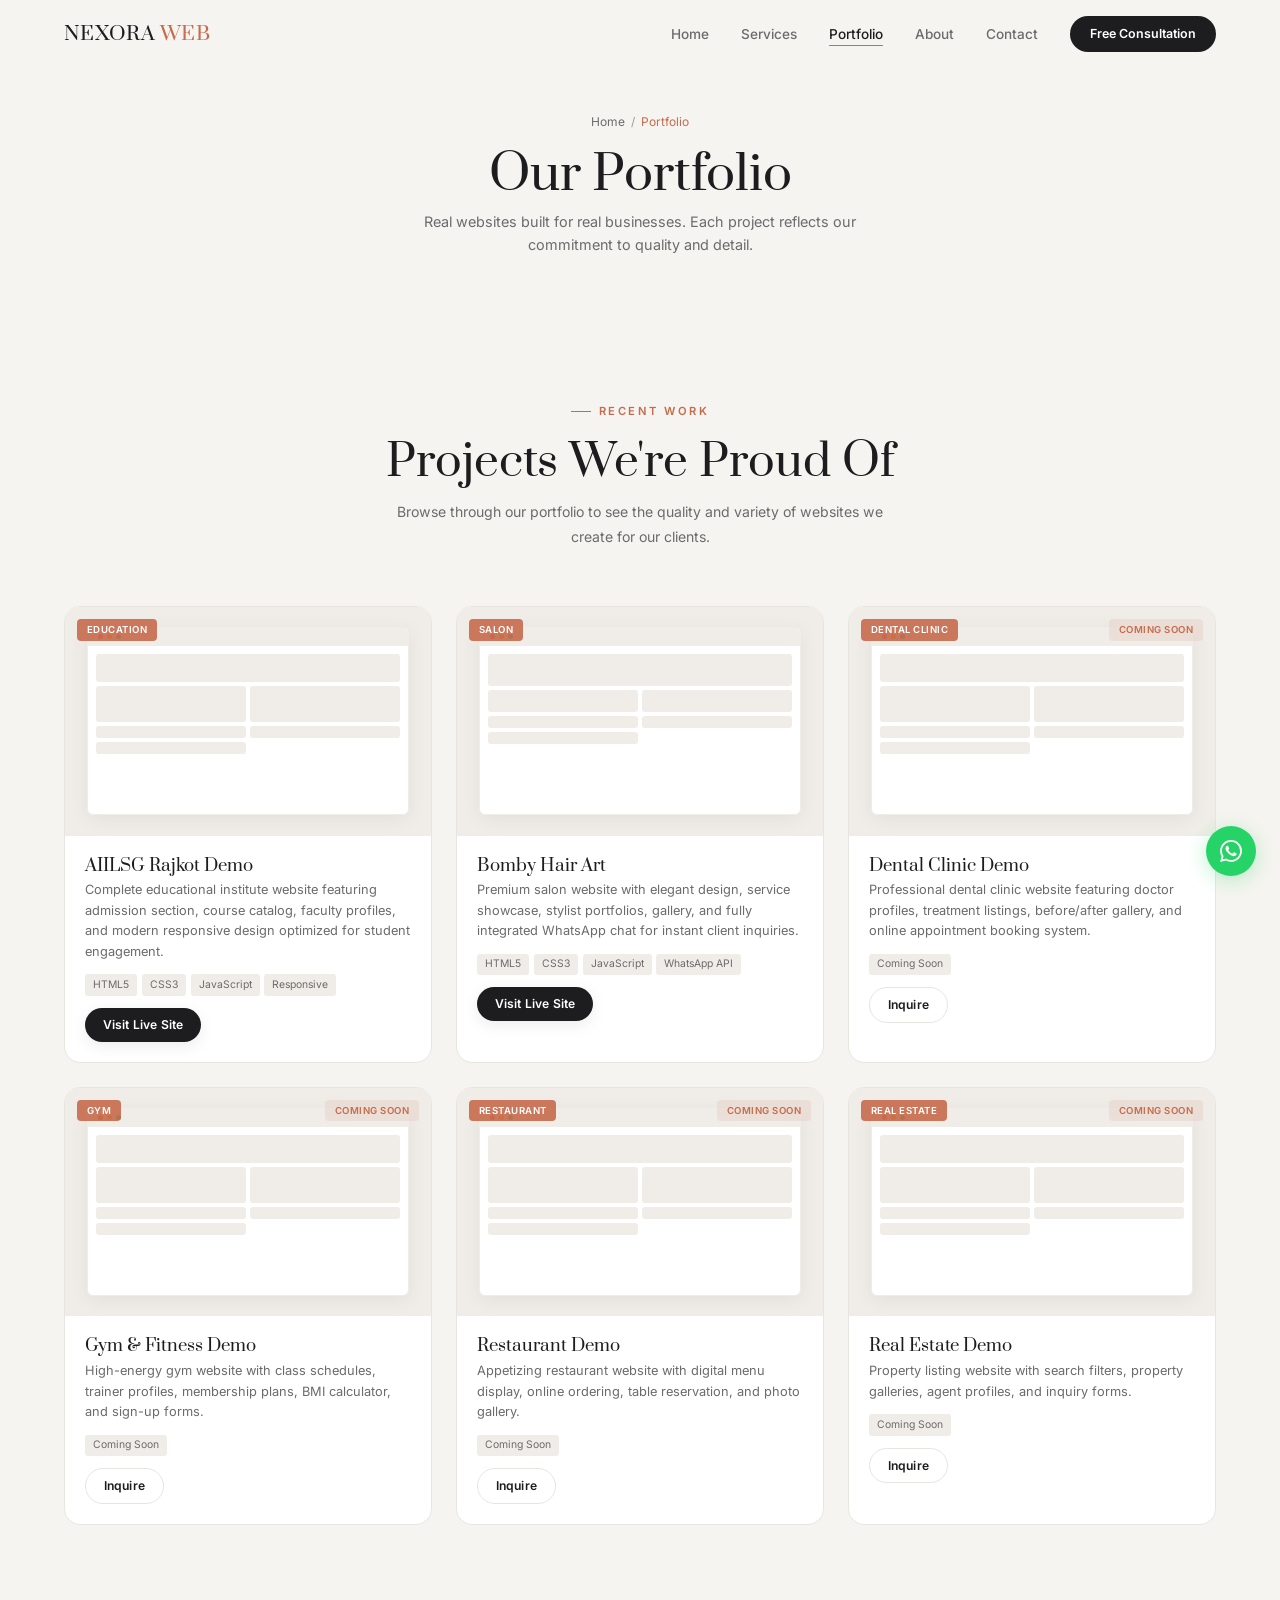
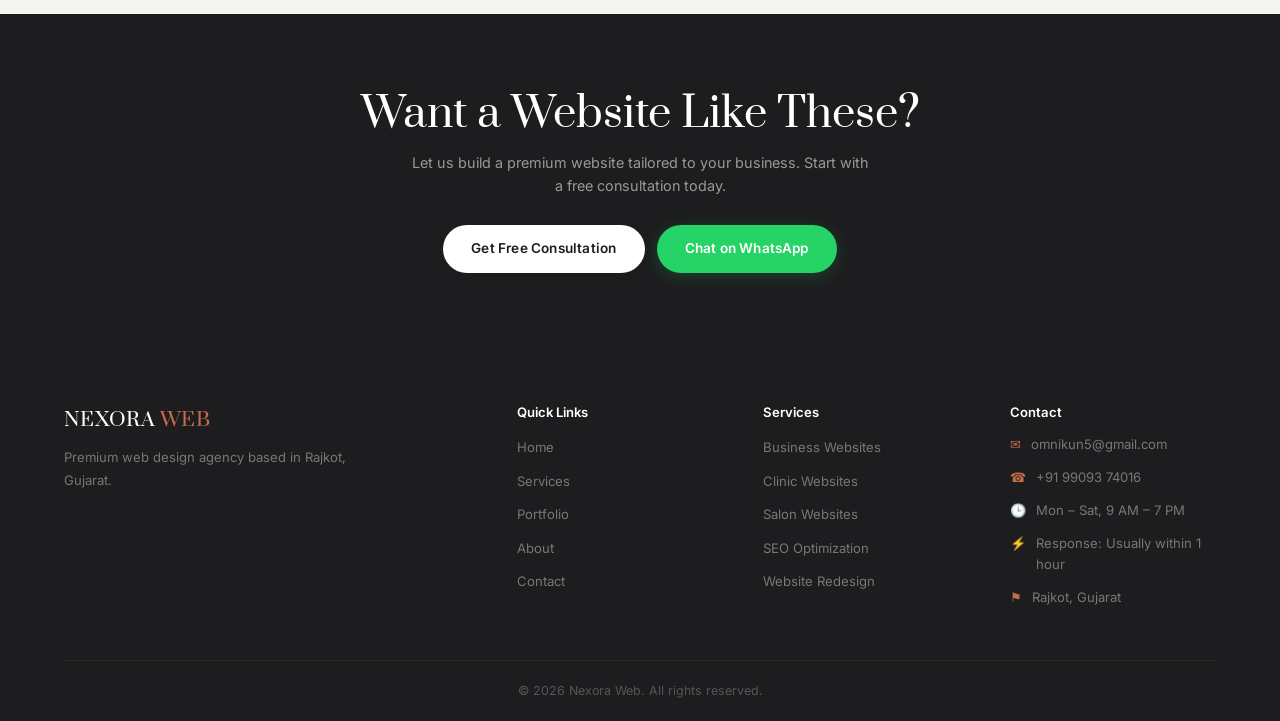
==== portfolio.html @ 86951077 "Initial Nexora Web agency website" ====
<!DOCTYPE html>
<html lang="en">
<head>
<meta charset="UTF-8">
<meta name="viewport" content="width=device-width,initial-scale=1.0">
<title>Portfolio — Nexora Web | Our Recent Website Projects</title>
<meta name="description" content="View Nexora Web's portfolio of premium websites built for businesses across education, salon, dental, gym, restaurant, and real estate industries.">
<meta property="og:title" content="Portfolio — Nexora Web | Our Recent Work">
<meta property="og:description" content="See the premium websites we have created for businesses across different industries.">
<meta property="og:url" content="https://nexoraweb.com/portfolio.html">
<link rel="canonical" href="https://nexoraweb.com/portfolio.html">
<link rel="stylesheet" href="css/style.css">
</head>
<body>

<div id="preloader">
  <div class="preloader-mark"></div>
  <div class="preloader-line"></div>
  <div class="preloader-brand">NEXORA <span>WEB</span></div>
  <div class="preloader-tag">Crafting digital experiences</div>
</div>

<nav class="navbar" role="navigation" aria-label="Main navigation">
  <div class="container">
    <a href="index.html" class="nav-brand">NEXORA <span>WEB</span></a>
    <ul class="nav-links">
      <li><a href="index.html">Home</a></li>
      <li><a href="services.html">Services</a></li>
      <li><a href="portfolio.html" class="active">Portfolio</a></li>
      <li><a href="about.html">About</a></li>
      <li><a href="contact.html">Contact</a></li>
      <li><a href="contact.html" class="nav-cta">Free Consultation</a></li>
    </ul>
    <button class="hamburger" aria-label="Toggle menu" type="button"><span></span><span></span><span></span></button>
  </div>
</nav>

<header class="page-header">
  <div class="container">
    <nav class="breadcrumb" aria-label="Breadcrumb"><a href="index.html">Home</a><span>/</span><span class="current">Portfolio</span></nav>
    <h1>Our Portfolio</h1>
    <p>Real websites built for real businesses. Each project reflects our commitment to quality and detail.</p>
  </div>
</header>

<section class="section-padding">
  <div class="container">
    <div class="section-header reveal">
      <span class="section-label">Recent Work</span>
      <h2 class="section-title">Projects We're Proud Of</h2>
      <p class="section-subtitle">Browse through our portfolio to see the quality and variety of websites we create for our clients.</p>
    </div>
    <div class="portfolio-grid">
      <div class="portfolio-card reveal reveal-delay-1">
        <div class="portfolio-image">
          <div class="p-device">
            <div class="p-device-bar"><span style="background:#ef4444"></span><span style="background:#f59e0b"></span><span style="background:#10b981"></span></div>
            <div class="p-device-body">
              <div class="pd-block"></div><div class="pd-block"></div><div class="pd-block"></div>
              <div class="pd-block"></div><div class="pd-block"></div><div class="pd-block"></div>
            </div>
          </div>
          <span class="portfolio-category">Education</span>
        </div>
        <div class="portfolio-info">
          <h3>AIILSG Rajkot Demo</h3>
          <p>Complete educational institute website featuring admission section, course catalog, faculty profiles, and modern responsive design optimized for student engagement.</p>
          <div class="portfolio-tags"><span class="portfolio-tag">HTML5</span><span class="portfolio-tag">CSS3</span><span class="portfolio-tag">JavaScript</span><span class="portfolio-tag">Responsive</span></div>
          <a href="https://obito-kun00.github.io/aiilsg-rajkot-demo/" target="_blank" rel="noopener" class="btn btn-sm btn-primary">Visit Live Site</a>
        </div>
      </div>
      <div class="portfolio-card reveal reveal-delay-2">
        <div class="portfolio-image">
          <div class="p-device">
            <div class="p-device-bar"><span style="background:#ef4444"></span><span style="background:#f59e0b"></span><span style="background:#10b981"></span></div>
            <div class="p-device-body">
              <div class="pd-block" style="height:32px"></div>
              <div class="pd-block" style="height:22px"></div><div class="pd-block" style="height:22px"></div>
              <div class="pd-block"></div><div class="pd-block"></div><div class="pd-block"></div>
            </div>
          </div>
          <span class="portfolio-category">Salon</span>
        </div>
        <div class="portfolio-info">
          <h3>Bomby Hair Art</h3>
          <p>Premium salon website with elegant design, service showcase, stylist portfolios, gallery, and fully integrated WhatsApp chat for instant client inquiries.</p>
          <div class="portfolio-tags"><span class="portfolio-tag">HTML5</span><span class="portfolio-tag">CSS3</span><span class="portfolio-tag">JavaScript</span><span class="portfolio-tag">WhatsApp API</span></div>
          <a href="https://bomby-hair-art.onrender.com/" target="_blank" rel="noopener" class="btn btn-sm btn-primary">Visit Live Site</a>
        </div>
      </div>
      <div class="portfolio-card reveal reveal-delay-3">
        <div class="portfolio-image">
          <div class="p-device">
            <div class="p-device-bar"><span style="background:#ef4444"></span><span style="background:#f59e0b"></span><span style="background:#10b981"></span></div>
            <div class="p-device-body"><div class="pd-block"></div><div class="pd-block"></div><div class="pd-block"></div><div class="pd-block"></div><div class="pd-block"></div><div class="pd-block"></div></div>
          </div>
          <span class="portfolio-category">Dental Clinic</span>
          <span class="portfolio-badge coming-soon">Coming Soon</span>
        </div>
        <div class="portfolio-info">
          <h3>Dental Clinic Demo</h3>
          <p>Professional dental clinic website featuring doctor profiles, treatment listings, before/after gallery, and online appointment booking system.</p>
          <div class="portfolio-tags"><span class="portfolio-tag">Coming Soon</span></div>
          <a href="contact.html" class="btn btn-sm btn-outline">Inquire</a>
        </div>
      </div>
      <div class="portfolio-card reveal reveal-delay-1">
        <div class="portfolio-image">
          <div class="p-device">
            <div class="p-device-bar"><span style="background:#ef4444"></span><span style="background:#f59e0b"></span><span style="background:#10b981"></span></div>
            <div class="p-device-body"><div class="pd-block"></div><div class="pd-block"></div><div class="pd-block"></div><div class="pd-block"></div><div class="pd-block"></div><div class="pd-block"></div></div>
          </div>
          <span class="portfolio-category">Gym</span>
          <span class="portfolio-badge coming-soon">Coming Soon</span>
        </div>
        <div class="portfolio-info">
          <h3>Gym &amp; Fitness Demo</h3>
          <p>High-energy gym website with class schedules, trainer profiles, membership plans, BMI calculator, and sign-up forms.</p>
          <div class="portfolio-tags"><span class="portfolio-tag">Coming Soon</span></div>
          <a href="contact.html" class="btn btn-sm btn-outline">Inquire</a>
        </div>
      </div>
      <div class="portfolio-card reveal reveal-delay-2">
        <div class="portfolio-image">
          <div class="p-device">
            <div class="p-device-bar"><span style="background:#ef4444"></span><span style="background:#f59e0b"></span><span style="background:#10b981"></span></div>
            <div class="p-device-body"><div class="pd-block"></div><div class="pd-block"></div><div class="pd-block"></div><div class="pd-block"></div><div class="pd-block"></div><div class="pd-block"></div></div>
          </div>
          <span class="portfolio-category">Restaurant</span>
          <span class="portfolio-badge coming-soon">Coming Soon</span>
        </div>
        <div class="portfolio-info">
          <h3>Restaurant Demo</h3>
          <p>Appetizing restaurant website with digital menu display, online ordering, table reservation, and photo gallery.</p>
          <div class="portfolio-tags"><span class="portfolio-tag">Coming Soon</span></div>
          <a href="contact.html" class="btn btn-sm btn-outline">Inquire</a>
        </div>
      </div>
      <div class="portfolio-card reveal reveal-delay-3">
        <div class="portfolio-image">
          <div class="p-device">
            <div class="p-device-bar"><span style="background:#ef4444"></span><span style="background:#f59e0b"></span><span style="background:#10b981"></span></div>
            <div class="p-device-body"><div class="pd-block"></div><div class="pd-block"></div><div class="pd-block"></div><div class="pd-block"></div><div class="pd-block"></div><div class="pd-block"></div></div>
          </div>
          <span class="portfolio-category">Real Estate</span>
          <span class="portfolio-badge coming-soon">Coming Soon</span>
        </div>
        <div class="portfolio-info">
          <h3>Real Estate Demo</h3>
          <p>Property listing website with search filters, property galleries, agent profiles, and inquiry forms.</p>
          <div class="portfolio-tags"><span class="portfolio-tag">Coming Soon</span></div>
          <a href="contact.html" class="btn btn-sm btn-outline">Inquire</a>
        </div>
      </div>
    </div>
  </div>
</section>

<section class="cta-section">
  <div class="container">
    <div class="reveal">
      <h2>Want a Website Like These?</h2>
      <p>Let us build a premium website tailored to your business. Start with a free consultation today.</p>
      <div class="cta-actions">
        <a href="contact.html" class="btn btn-primary">Get Free Consultation</a>
        <a href="https://wa.me/919909374016?text=Hello%20Nexora%20Web%2C%20I%20would%20like%20a%20website%20for%20my%20business.%20Please%20share%20details." target="_blank" rel="noopener" class="btn btn-whatsapp">Chat on WhatsApp</a>
      </div>
    </div>
  </div>
</section>

<footer class="footer">
  <div class="container">
    <div class="footer-grid">
      <div class="footer-brand"><a href="index.html" class="nav-brand">NEXORA <span>WEB</span></a><p>Premium web design agency based in Rajkot, Gujarat.</p></div>
      <div><h4>Quick Links</h4><ul class="footer-links"><li><a href="index.html">Home</a></li><li><a href="services.html">Services</a></li><li><a href="portfolio.html">Portfolio</a></li><li><a href="about.html">About</a></li><li><a href="contact.html">Contact</a></li></ul></div>
      <div><h4>Services</h4><ul class="footer-links"><li><a href="services.html">Business Websites</a></li><li><a href="services.html">Clinic Websites</a></li><li><a href="services.html">Salon Websites</a></li><li><a href="services.html">SEO Optimization</a></li><li><a href="services.html">Website Redesign</a></li></ul></div>
      <div><h4>Contact</h4><ul class="footer-contact"><li><span class="fc-icon">&#9993;</span><span>omnikun5@gmail.com</span></li><li><span class="fc-icon">&#9742;</span><span>+91 99093 74016</span></li><li><span class="fc-icon">&#128338;</span><span>Mon – Sat, 9 AM – 7 PM</span></li><li><span class="fc-icon">&#9889;</span><span>Response: Usually within 1 hour</span></li><li><span class="fc-icon">&#9873;</span><span>Rajkot, Gujarat</span></li></ul></div>
    </div>
    <div class="footer-bottom"><p>&copy; 2026 Nexora Web. All rights reserved.</p></div>
  </div>
</footer>

<a href="#" class="whatsapp-float" aria-label="Chat on WhatsApp">
  <svg width="22" height="22" viewBox="0 0 24 24" fill="currentColor"><path d="M17.472 14.382c-.297-.149-1.758-.867-2.03-.967-.273-.099-.471-.148-.67.15-.197.297-.767.966-.94 1.164-.173.199-.347.223-.644.075-.297-.15-1.255-.463-2.39-1.475-.883-.788-1.48-1.761-1.653-2.059-.173-.297-.018-.458.13-.606.134-.133.298-.347.446-.52.149-.174.198-.298.298-.497.099-.198.05-.371-.025-.52-.075-.149-.669-1.612-.916-2.207-.242-.579-.487-.5-.669-.51-.173-.008-.371-.01-.57-.01-.198 0-.52.074-.792.372-.272.297-1.04 1.016-1.04 2.479 0 1.462 1.065 2.875 1.213 3.074.149.198 2.096 3.2 5.077 4.487.709.306 1.262.489 1.694.625.712.227 1.36.195 1.871.118.571-.085 1.758-.719 2.006-1.413.248-.694.248-1.289.173-1.413-.074-.124-.272-.198-.57-.347m-5.421 7.403h-.004a9.87 9.87 0 01-5.031-1.378l-.361-.214-3.741.982.998-3.648-.235-.374a9.86 9.86 0 01-1.51-5.26c.001-5.45 4.436-9.884 9.888-9.884 2.64 0 5.122 1.03 6.988 2.898a9.825 9.825 0 012.893 6.994c-.003 5.45-4.437 9.884-9.885 9.884m8.413-18.297A11.815 11.815 0 0012.05 0C5.495 0 .16 5.335.157 11.892c0 2.096.547 4.142 1.588 5.945L.057 24l6.305-1.654a11.882 11.882 0 005.683 1.448h.005c6.554 0 11.89-5.335 11.893-11.893a11.821 11.821 0 00-3.48-8.413z"/></svg>
</a>

<script src="js/script.js"></script>
</body>
</html>
---- css/style.css ----
/*============================================================================
  NEXORA WEB v3 — Premium Editorial Design System
  Warm + Minimal + Crafted
============================================================================*/

@import url('https://fonts.googleapis.com/css2?family=Prata&family=Inter:wght@300;400;500;600;700;800&display=swap');

/*----------  RESET  ----------*/
*,*::before,*::after{box-sizing:border-box;margin:0;padding:0}

html{scroll-behavior:smooth;width:100%;max-width:100%;overflow-x:hidden;font-size:16px}
body{width:100%;max-width:100%;overflow-x:hidden;font-family:'Inter',-apple-system,BlinkMacSystemFont,'Segoe UI',sans-serif;background:#f6f4f0;color:#1d1d1f;line-height:1.6;-webkit-font-smoothing:antialiased}
img{max-width:100%;height:auto;display:block}
a{text-decoration:none;color:inherit}
ul{list-style:none}

/*----------  SCROLLBAR  ----------*/
::-webkit-scrollbar{width:4px}
::-webkit-scrollbar-track{background:#f0ede8}
::-webkit-scrollbar-thumb{background:#c76b4d;border-radius:2px}
::-webkit-scrollbar-thumb:hover{background:#b85d40}

::selection{background:rgba(199,107,77,0.15);color:#1d1d1f}

/*----------  VARIABLES  ----------*/
:root{
  --bg:#f6f4f0;
  --bg-alt:#f0ede8;
  --surface:#ffffff;
  --text:#1d1d1f;
  --text-muted:#6b6b6d;
  --text-light:#9e9ea0;
  --accent:#c76b4d;
  --accent-dark:#b85d40;
  --accent-gradient:linear-gradient(135deg,#c76b4d,#e8927a);
  --accent-2:#3a7d6c;
  --accent-2-gradient:linear-gradient(135deg,#3a7d6c,#5ba38e);
  --border:#e8e5e0;
  --border-light:#f0ede8;
  --shadow-sm:0 2px 8px rgba(0,0,0,0.04);
  --shadow:0 4px 24px rgba(0,0,0,0.05);
  --shadow-lg:0 12px 48px rgba(0,0,0,0.07);
  --shadow-xl:0 24px 72px rgba(0,0,0,0.1);
  --radius:16px;
  --radius-sm:8px;
  --radius-xs:4px;
  --nav-height:72px;
}

/*----------  TYPOGRAPHY  ----------*/
h1,h2,h3,h4,h5,h6{font-family:'Prata',Georgia,serif;font-weight:400;color:var(--text);line-height:1.15}
.section-label{
  display:inline-flex;align-items:center;gap:0.5rem;
  font-size:0.7rem;font-weight:600;text-transform:uppercase;
  letter-spacing:2.5px;color:var(--accent);margin-bottom:1rem;
}
.section-label::before{content:'';width:1.25rem;height:1px;background:var(--accent)}
.section-title{font-size:clamp(1.65rem,3.5vw,2.75rem);margin-bottom:0.75rem}
.section-subtitle{font-size:clamp(0.88rem,1vw,1rem);color:var(--text-muted);max-width:520px;line-height:1.8}
.section-header{text-align:center;margin-bottom:3.5rem}
.section-header .section-subtitle{margin:0 auto}

/*----------  CONTAINER  ----------*/
.container{width:100%;max-width:1200px;margin:0 auto;padding:0 1.5rem}
.section-padding{padding:clamp(3.5rem,7vw,6.5rem) 0}

/*----------  PRELOADER v3 — Editorial  ----------*/
#preloader{
  position:fixed;top:0;left:0;width:100%;height:100%;
  background:var(--bg);z-index:99999;
  display:flex;flex-direction:column;align-items:center;justify-content:center;
  transition:opacity 0.6s ease,visibility 0.6s ease;
}
#preloader.hidden{opacity:0;visibility:hidden}
.preloader-mark{
  width:32px;height:32px;border-radius:50%;
  background:var(--accent-gradient);
  margin-bottom:1.5rem;
  animation:loaderMark 1.2s ease-in-out infinite;
}
@keyframes loaderMark{
  0%,100%{transform:scale(1);opacity:1}
  50%{transform:scale(0.8);opacity:0.6}
}
.preloader-line{
  width:120px;height:1px;background:var(--border);border-radius:1px;overflow:hidden;margin-bottom:1rem;
}
.preloader-line::after{
  content:'';display:block;width:40%;height:100%;
  background:var(--accent-gradient);
  animation:loaderLine 1.4s ease-in-out infinite;
  border-radius:1px;
}
@keyframes loaderLine{0%{transform:translateX(-100%)}100%{transform:translateX(350%)}}
.preloader-brand{font-family:'Prata',Georgia,serif;font-size:1.3rem;color:var(--text);letter-spacing:0.5px}
.preloader-brand span{color:var(--accent)}
.preloader-tag{font-size:0.75rem;color:var(--text-light);margin-top:0.25rem;letter-spacing:0.5px}

/*----------  NAV  — Glass  ----------*/
.navbar{
  position:fixed;top:0;left:0;width:100%;z-index:9999;
  padding:1rem 0;transition:all 0.4s ease;background:transparent;
}
.navbar.scrolled{
  background:rgba(246,244,240,0.85);
  backdrop-filter:blur(24px) saturate(1.2);
  -webkit-backdrop-filter:blur(24px) saturate(1.2);
  box-shadow:0 1px 3px rgba(0,0,0,0.03);
  padding:0.55rem 0;
}
.navbar .container{display:flex;align-items:center;justify-content:space-between}
.nav-brand{
  font-family:'Prata',Georgia,serif;font-size:1.2rem;
  color:var(--text);letter-spacing:0.3px;transition:color 0.3s;
}
.nav-brand:hover{color:var(--accent)}
.nav-brand span{color:var(--accent)}
.nav-links{display:flex;align-items:center;gap:2rem}
.nav-links a{
  font-size:0.85rem;font-weight:500;color:var(--text-muted);
  transition:color 0.3s;position:relative;
}
.nav-links a::after{
  content:'';position:absolute;bottom:-4px;left:0;
  width:0;height:1.5px;background:var(--accent);border-radius:2px;transition:width 0.35s ease;
}
.nav-links a:hover{color:var(--text)}
.nav-links a:hover::after{width:100%}
.nav-links a.active{color:var(--text)}
.nav-links a.active::after{width:100%}
.nav-cta{
  display:inline-flex;align-items:center;gap:0.35rem;
  padding:0.5rem 1.25rem;
  background:var(--text);color:#fff!important;border-radius:50px;
  font-size:0.78rem!important;font-weight:600!important;
  transition:all 0.3s;cursor:pointer;border:none;
}
.nav-cta:hover{
  background:var(--accent)!important;color:#fff!important;
  transform:translateY(-1px);box-shadow:0 4px 16px rgba(199,107,77,0.2);
}
.nav-cta::after{display:none!important}

.hamburger{
  display:none;flex-direction:column;gap:5px;
  cursor:pointer;padding:0.25rem;background:none;border:none;z-index:10000;
}
.hamburger span{
  display:block;width:22px;height:1.5px;background:var(--text);border-radius:2px;transition:all 0.3s;
}
.hamburger.active span:nth-child(1){transform:rotate(45deg) translate(4px,4px)}
.hamburger.active span:nth-child(2){opacity:0}
.hamburger.active span:nth-child(3){transform:rotate(-45deg) translate(4px,-4px)}

/*----------  BUTTONS  ----------*/
.btn{
  display:inline-flex;align-items:center;gap:0.5rem;
  padding:0.8rem 1.75rem;font-size:0.85rem;font-weight:600;
  font-family:'Inter',sans-serif;border:none;border-radius:50px;
  cursor:pointer;transition:all 0.35s ease;letter-spacing:0.2px;
}
.btn-primary{
  background:var(--text);color:#fff;
  box-shadow:0 4px 16px rgba(0,0,0,0.08);
}
.btn-primary:hover{
  background:var(--accent);transform:translateY(-2px);
  box-shadow:0 8px 28px rgba(199,107,77,0.25);
}
.btn-outline{
  background:transparent;color:var(--text);
  border:1.5px solid var(--border);
}
.btn-outline:hover{border-color:var(--accent);color:var(--accent);transform:translateY(-2px)}
.btn-ghost{
  background:rgba(199,107,77,0.06);color:var(--accent);
}
.btn-ghost:hover{background:rgba(199,107,77,0.12);transform:translateY(-2px)}
.btn-whatsapp{background:#25D366;color:#fff;box-shadow:0 4px 16px rgba(37,211,102,0.2)}
.btn-whatsapp:hover{background:#1da851;transform:translateY(-2px);box-shadow:0 8px 28px rgba(37,211,102,0.3)}
.btn-sm{padding:0.45rem 1.1rem;font-size:0.76rem}
.btn-lg{padding:1rem 2.25rem;font-size:0.9rem}
.cta-section .btn-primary{background:#fff;color:var(--text);box-shadow:0 4px 16px rgba(0,0,0,0.06)}
.cta-section .btn-primary:hover{background:#fff;color:var(--accent);transform:translateY(-2px)}

/*----------  HERO v3 — 3D Scene  ----------*/
.hero{
  min-height:100vh;display:flex;align-items:center;
  position:relative;overflow:hidden;padding-top:var(--nav-height);
  background:var(--bg);
}
.hero .container{
  display:grid;grid-template-columns:1.1fr 0.9fr;gap:2.5rem;align-items:center;
  position:relative;z-index:2;
}

/* Left side */
.hero-badge{
  display:inline-flex;align-items:center;gap:0.5rem;
  padding:0.3rem 0.9rem;background:rgba(199,107,77,0.06);
  border:1px solid rgba(199,107,77,0.1);border-radius:50px;
  font-size:0.7rem;font-weight:500;color:var(--accent);margin-bottom:1.25rem;
}
.hero-badge-dot{width:5px;height:5px;background:var(--accent);border-radius:50%;animation:heroDot 2s ease-in-out infinite}
@keyframes heroDot{0%,100%{opacity:1}50%{opacity:0.2}}
.hero h1{
  font-size:clamp(2rem,4.5vw,3.8rem);font-weight:400;
  line-height:1.08;margin-bottom:1rem;color:var(--text);
}
.hero h1 .highlight{color:var(--accent)}
.hero p{
  font-size:clamp(0.9rem,1.1vw,1.1rem);
  color:var(--text-muted);line-height:1.8;margin-bottom:1.75rem;max-width:480px;
}
.hero-actions{display:flex;gap:0.75rem;flex-wrap:wrap;margin-bottom:2.25rem}
.hero-trust{display:flex;flex-wrap:wrap;gap:1rem}
.hero-trust-item{
  display:flex;align-items:center;gap:0.35rem;
  font-size:0.78rem;color:var(--text-muted);
  padding:0.3rem 0.8rem;background:rgba(255,255,255,0.5);
  border-radius:50px;border:1px solid var(--border-light);
}

/* 3D Scene */
.hero-scene{
  position:relative;display:flex;align-items:center;justify-content:center;
  min-height:420px;perspective:1000px;
}
.hero-scene-inner{
  width:100%;max-width:500px;aspect-ratio:1/0.9;
  position:relative;transform-style:preserve-3d;
  animation:sceneFloat 7s ease-in-out infinite;
}
@keyframes sceneFloat{0%,100%{transform:translateY(0)}50%{transform:translateY(-8px)}}
.hero-scene-glow{
  position:absolute;width:320px;height:320px;border-radius:50%;
  background:radial-gradient(circle,rgba(199,107,77,0.1),transparent 70%);
  top:50%;left:50%;transform:translate(-50%,-50%);z-index:0;
  animation:glowPulse 5s ease-in-out infinite;
}
@keyframes glowPulse{0%,100%{transform:translate(-50%,-50%) scale(1);opacity:0.5}50%{transform:translate(-50%,-50%) scale(1.3);opacity:1}}

/* Laptop mockup */
.mockup-laptop{
  position:absolute;inset:5% 6% auto 6%;height:68%;
  background:var(--surface);border-radius:var(--radius-sm);
  box-shadow:var(--shadow-lg);overflow:hidden;
  transform:translateZ(0);border:1px solid var(--border-light);
}
.mockup-laptop .ml-bar{
  display:flex;align-items:center;gap:6px;
  padding:10px 14px;background:var(--bg-alt);border-bottom:1px solid var(--border-light);
}
.ml-dot{width:8px;height:8px;border-radius:50%}
.ml-dot:nth-child(1){background:#ef4444}
.ml-dot:nth-child(2){background:#f59e0b}
.ml-dot:nth-child(3){background:#10b981}
.ml-url{margin-left:auto;font-size:0.6rem;color:var(--text-light);background:var(--surface);padding:2px 10px;border-radius:4px;border:1px solid var(--border)}
.ml-content{padding:12px;display:grid;grid-template-columns:1fr 1fr;gap:6px;height:calc(100% - 36px)}
.ml-content .ml-block{background:var(--bg-alt);border-radius:4px;height:14px}
.ml-content .ml-block:nth-child(1){height:36px;grid-column:1/-1}
.ml-content .ml-block:nth-child(2){height:48px}
.ml-content .ml-block:nth-child(3){height:48px}
.ml-content .ml-block:nth-child(4){height:24px}
.ml-content .ml-block:nth-child(5){height:24px}
.ml-content .ml-block:nth-child(6){grid-column:1/-1;height:20px;width:60%;background:var(--accent);opacity:0.15;border-radius:4px}

/* Floating cards */
.scene-card{
  position:absolute;background:rgba(255,255,255,0.8);
  backdrop-filter:blur(16px);-webkit-backdrop-filter:blur(16px);
  border:1px solid rgba(255,255,255,0.4);
  border-radius:var(--radius-sm);padding:10px 14px;
  display:flex;align-items:center;gap:10px;
  box-shadow:0 8px 32px rgba(0,0,0,0.06);
  backface-visibility:hidden;
}
.sc-card-icon{
  width:34px;height:34px;border-radius:8px;
  display:flex;align-items:center;justify-content:center;flex-shrink:0;
  font-size:0.95rem;
}
.sc-card-text{font-size:0.68rem;color:var(--text-muted);line-height:1.2}
.sc-card-text strong{display:block;font-size:0.82rem;color:var(--text);font-weight:600}

.sc-analytics{top:2%;right:2%;transform:translateZ(65px);animation:cardBob 5.5s ease-in-out infinite}
.sc-analytics .sc-card-icon{background:var(--accent-gradient);color:#fff}
.sc-mobile{
  bottom:6%;right:4%;transform:translateZ(45px);
  width:54px;height:88px;border-radius:10px;padding:8px 5px;
  display:flex;flex-direction:column;align-items:center;gap:4px;
  background:var(--text);
  animation:cardBob 5s ease-in-out infinite 0.6s;
}
.sc-mobile .sm-screen{width:40px;height:48px;background:var(--accent);border-radius:3px;margin-bottom:auto}
.sc-mobile .sm-home{width:12px;height:2px;background:rgba(255,255,255,0.2);border-radius:1px}
.sc-whatsapp{left:0;top:28%;transform:translateZ(85px);animation:cardBob 6s ease-in-out infinite 1.2s}
.sc-whatsapp .sc-card-icon{background:#25D366;color:#fff;font-size:1rem}
.sc-seo{left:4%;top:2%;transform:translateZ(55px);animation:cardBob 4.8s ease-in-out infinite 0.8s}
.sc-seo .sc-card-icon{background:var(--accent-2-gradient);color:#fff;font-size:0.85rem}
.sc-graph{
  left:0;bottom:8%;transform:translateZ(35px);
  flex-direction:column;align-items:stretch;gap:5px;padding:10px 12px;
  animation:cardBob 5.2s ease-in-out infinite 1.5s;
}
.sc-graph .g-bar{height:3px;border-radius:2px;background:var(--border);position:relative;overflow:hidden}
.sc-graph .g-bar::after{content:'';position:absolute;left:0;top:0;height:100%;border-radius:2px;background:var(--accent-gradient);animation:graphGrow 3s ease-in-out infinite alternate}
.sc-graph .g-bar:nth-child(1)::after{width:35%}
.sc-graph .g-bar:nth-child(2)::after{width:58%}
.sc-graph .g-bar:nth-child(3)::after{width:72%}
@keyframes cardBob{0%,100%{transform:translateY(0)}50%{transform:translateY(-7px)}}
@keyframes graphGrow{0%{width:0}100%{width:var(--gw,60%)}}

/*----------  TRUST  ----------*/
.trust-section{padding:1.75rem 0;border-top:1px solid var(--border);border-bottom:1px solid var(--border);background:var(--surface)}
.trust-grid{display:flex;justify-content:center;flex-wrap:wrap;gap:1.25rem 2.25rem}
.trust-item{font-size:0.82rem;color:var(--text-muted);font-weight:500}

/*----------  SERVICES  ----------*/
.services-grid{display:grid;grid-template-columns:repeat(auto-fill,minmax(270px,1fr));gap:1rem}
.service-card{
  background:var(--surface);border:1px solid var(--border);
  border-radius:var(--radius);padding:1.75rem;
  transition:all 0.35s ease;position:relative;overflow:hidden;
}
.service-card::before{
  content:'';position:absolute;top:0;left:0;width:100%;height:3px;
  background:var(--accent-gradient);opacity:0;transition:opacity 0.35s;
}
.service-card:hover::before{opacity:1}
.service-card:hover{border-color:transparent;transform:translateY(-4px);box-shadow:var(--shadow-lg)}
.service-icon{
  width:42px;height:42px;display:flex;align-items:center;justify-content:center;
  background:var(--bg-alt);border-radius:var(--radius-sm);
  font-size:1.15rem;color:var(--accent);margin-bottom:1rem;transition:all 0.3s;
}
.service-card:hover .service-icon{background:var(--accent);color:#fff}
.service-card h3{font-size:1rem;font-weight:600;margin-bottom:0.4rem;color:var(--text)}
.service-card p{font-size:0.82rem;color:var(--text-muted);line-height:1.7}

/*----------  FEATURES  ----------*/
.features-grid{display:grid;grid-template-columns:repeat(auto-fill,minmax(240px,1fr));gap:1rem}
.feature-card{
  background:var(--surface);border:1px solid var(--border);
  border-radius:var(--radius);padding:1.75rem;transition:all 0.3s;
}
.feature-card:hover{border-color:transparent;transform:translateY(-3px);box-shadow:var(--shadow-lg)}
.feature-icon{font-size:1.75rem;margin-bottom:0.75rem;display:block}
.feature-card h3{font-size:1rem;font-weight:600;margin-bottom:0.3rem}
.feature-card p{font-size:0.8rem;color:var(--text-muted);line-height:1.6}

/*----------  INDUSTRIES  ----------*/
.industries-grid{display:grid;grid-template-columns:repeat(auto-fill,minmax(130px,1fr));gap:0.75rem}
.industry-item{
  background:var(--surface);border:1px solid var(--border);
  border-radius:var(--radius-sm);padding:1.1rem 0.75rem;
  text-align:center;transition:all 0.3s;cursor:default;
}
.industry-item:hover{border-color:transparent;transform:translateY(-2px);box-shadow:var(--shadow)}
.industry-icon{font-size:1.6rem;margin-bottom:0.35rem;display:block}
.industry-item h4{font-size:0.78rem;font-weight:600;color:var(--text)}

/*----------  PORTFOLIO  ----------*/
.portfolio-grid{display:grid;grid-template-columns:repeat(auto-fill,minmax(340px,1fr));gap:1.5rem}
.portfolio-card{
  background:var(--surface);border:1px solid var(--border);
  border-radius:var(--radius);overflow:hidden;transition:all 0.4s;
}
.portfolio-card:hover{transform:translateY(-5px);border-color:transparent;box-shadow:var(--shadow-xl)}
.portfolio-image{
  position:relative;aspect-ratio:16/10;background:var(--bg-alt);
  overflow:hidden;display:flex;align-items:center;justify-content:center;
}
.portfolio-image .p-device{
  width:88%;height:82%;background:var(--surface);border-radius:6px;
  box-shadow:0 4px 20px rgba(0,0,0,0.06);overflow:hidden;
  border:1px solid var(--border-light);position:relative;
}
.portfolio-image .p-device-bar{
  padding:6px 10px;background:var(--bg-alt);display:flex;align-items:center;gap:4px;border-bottom:1px solid var(--border-light);
}
.portfolio-image .p-device-bar span{width:5px;height:5px;border-radius:50%}
.portfolio-image .p-device-body{
  flex:1;padding:8px;display:grid;grid-template-columns:1fr 1fr;gap:4px;
}
.portfolio-image .p-device-body .pd-block{background:var(--bg-alt);border-radius:3px;height:12px}
.portfolio-image .p-device-body .pd-block:nth-child(1){height:28px;grid-column:1/-1}
.portfolio-image .p-device-body .pd-block:nth-child(2){height:36px}
.portfolio-image .p-device-body .pd-block:nth-child(3){height:36px}
.portfolio-category{
  position:absolute;top:0.75rem;left:0.75rem;
  padding:0.2rem 0.6rem;background:rgba(199,107,77,0.9);color:#fff;
  font-size:0.6rem;font-weight:600;border-radius:4px;text-transform:uppercase;letter-spacing:0.5px;
}
.portfolio-badge{
  position:absolute;top:0.75rem;right:0.75rem;
  padding:0.2rem 0.6rem;background:rgba(255,255,255,0.85);color:var(--text-muted);
  font-size:0.6rem;font-weight:600;border-radius:4px;text-transform:uppercase;letter-spacing:0.5px;backdrop-filter:blur(8px);
}
.portfolio-badge.coming-soon{background:rgba(199,107,77,0.1);color:var(--accent)}
.portfolio-info{padding:1.25rem}
.portfolio-info h3{font-size:1.05rem;margin-bottom:0.35rem}
.portfolio-info p{font-size:0.8rem;color:var(--text-muted);line-height:1.6;margin-bottom:0.75rem}
.portfolio-tags{display:flex;flex-wrap:wrap;gap:0.3rem;margin-bottom:0.75rem}
.portfolio-tag{padding:0.15rem 0.5rem;background:var(--bg-alt);border-radius:3px;font-size:0.65rem;color:var(--text-muted)}

/*----------  STATS  ----------*/
.stats-section{background:var(--text);padding:clamp(3rem,5vw,4.5rem) 0}
.stats-grid{display:grid;grid-template-columns:repeat(4,1fr);gap:2rem;text-align:center}
.stat-item h3{
  font-family:'Prata',Georgia,serif;font-size:clamp(2rem,3vw,2.8rem);
  font-weight:400;color:#fff;line-height:1;margin-bottom:0.3rem;
}
.stat-item p{font-size:0.82rem;color:rgba(255,255,255,0.45);font-weight:500}

/*----------  PROCESS  ----------*/
.process-grid{display:grid;grid-template-columns:repeat(auto-fill,minmax(170px,1fr));gap:1.25rem}
.process-step{text-align:center;padding:1.5rem 0.5rem}
.process-number{
  width:40px;height:40px;display:flex;align-items:center;justify-content:center;
  margin:0 auto 0.75rem;background:var(--bg-alt);border-radius:50%;
  font-family:'Prata',Georgia,serif;font-size:0.9rem;color:var(--accent);
  transition:all 0.3s;
}
.process-step:hover .process-number{background:var(--accent);color:#fff}
.process-step h3{font-size:0.9rem;font-weight:600;margin-bottom:0.25rem}
.process-step p{font-size:0.78rem;color:var(--text-muted);line-height:1.5}

/*----------  PRICING  ----------*/
.pricing-grid{display:grid;grid-template-columns:repeat(auto-fill,minmax(280px,1fr));gap:1.25rem;align-items:start}
.pricing-card{
  background:var(--surface);border:1px solid var(--border);
  border-radius:var(--radius);padding:2rem 1.75rem;text-align:center;
  transition:all 0.35s;position:relative;
}
.pricing-card.featured{border-color:var(--accent);box-shadow:0 8px 32px rgba(199,107,77,0.08);transform:scale(1.02)}
.pricing-card.featured:hover{transform:scale(1.05)}
.pricing-card:hover{border-color:var(--accent);transform:translateY(-4px);box-shadow:var(--shadow-lg)}
.pricing-badge{
  position:absolute;top:-0.6rem;left:50%;transform:translateX(-50%);
  padding:0.25rem 1rem;background:var(--accent);color:#fff;
  font-size:0.65rem;font-weight:600;text-transform:uppercase;letter-spacing:0.8px;border-radius:50px;
}
.pricing-name{font-size:0.8rem;font-weight:600;color:var(--accent);text-transform:uppercase;letter-spacing:1.5px;margin-bottom:0.75rem}
.pricing-price{
  font-family:'Prata',Georgia,serif;
  font-size:clamp(1.8rem,2.5vw,2.5rem);color:var(--text);margin-bottom:1.25rem;
}
.pricing-price span{font-size:0.85rem;font-weight:400;color:var(--text-light)}
.pricing-features{margin-bottom:1.5rem}
.pricing-features li{padding:0.5rem 0;border-bottom:1px solid var(--border-light);font-size:0.82rem;color:var(--text-muted)}
.pricing-features li:last-child{border-bottom:none}
.pricing-features li::before{content:'✓';color:var(--accent);margin-right:0.4rem;font-weight:700}

/*----------  TESTIMONIALS  ----------*/
.testimonials-grid{display:grid;grid-template-columns:repeat(auto-fill,minmax(300px,1fr));gap:1.25rem}
.testimonial-card{background:var(--surface);border:1px solid var(--border);border-radius:var(--radius);padding:1.75rem;transition:all 0.3s}
.testimonial-card:hover{border-color:transparent;transform:translateY(-3px);box-shadow:var(--shadow-lg)}
.testimonial-stars{color:#f59e0b;font-size:0.8rem;margin-bottom:0.65rem;letter-spacing:1px}
.testimonial-text{font-size:0.85rem;color:var(--text-muted);line-height:1.8;margin-bottom:1.25rem;font-style:italic}
.testimonial-author{display:flex;align-items:center;gap:0.75rem}
.testimonial-avatar{
  width:40px;height:40px;border-radius:50%;
  background:var(--accent-gradient);
  display:flex;align-items:center;justify-content:center;
  font-weight:600;font-size:0.9rem;color:#fff;flex-shrink:0;font-family:'Prata',serif;
}
.testimonial-info h4{font-size:0.85rem;font-weight:600;color:var(--text)}
.testimonial-info p{font-size:0.7rem;color:var(--text-light)}

/*----------  FAQ  ----------*/
.faq-list{max-width:680px;margin:0 auto;display:flex;flex-direction:column;gap:0.65rem}
.faq-item{background:var(--surface);border:1px solid var(--border);border-radius:var(--radius-sm);overflow:hidden;transition:all 0.3s}
.faq-item:hover{border-color:var(--accent)}
.faq-question{
  width:100%;display:flex;justify-content:space-between;align-items:center;
  padding:1rem 1.25rem;background:none;border:none;cursor:pointer;
  font-family:'Inter',sans-serif;font-size:0.88rem;font-weight:600;color:var(--text);text-align:left;gap:1rem;
}
.faq-question .faq-icon{font-size:1.1rem;color:var(--accent);transition:transform 0.3s;flex-shrink:0}
.faq-item.open .faq-question .faq-icon{transform:rotate(45deg)}
.faq-answer{max-height:0;overflow:hidden;transition:max-height 0.35s ease,padding 0.35s ease;padding:0 1.25rem}
.faq-item.open .faq-answer{max-height:200px;padding:0 1.25rem 1rem}
.faq-answer p{font-size:0.82rem;color:var(--text-muted);line-height:1.7}

/*----------  CTA  ----------*/
.cta-section{background:var(--text);text-align:center;padding:clamp(3rem,6vw,5rem) 0}
.cta-section h2{color:#fff;font-size:clamp(1.6rem,3.5vw,2.6rem);margin-bottom:0.75rem}
.cta-section p{color:rgba(255,255,255,0.55);max-width:460px;margin:0 auto 1.75rem;font-size:0.9rem}
.cta-actions{display:flex;gap:0.75rem;justify-content:center;flex-wrap:wrap}
.cta-section .btn-outline{border-color:rgba(255,255,255,0.2);color:rgba(255,255,255,0.8)}
.cta-section .btn-outline:hover{border-color:#fff;color:#fff}

/*----------  ABOUT  ----------*/
.about-intro{display:grid;grid-template-columns:1fr 1fr;gap:3rem;align-items:center}
.about-text p{font-size:0.88rem;color:var(--text-muted);line-height:1.8;margin-bottom:0.75rem}
.about-mark{
  width:100%;aspect-ratio:4/3;border-radius:var(--radius);
  background:var(--bg-alt);display:flex;align-items:center;justify-content:center;
  border:1px solid var(--border);
}
.values-grid{display:grid;grid-template-columns:repeat(auto-fill,minmax(230px,1fr));gap:1rem}
.value-card{background:var(--surface);border:1px solid var(--border);border-radius:var(--radius);padding:1.75rem;text-align:center;transition:all 0.3s}
.value-card:hover{border-color:transparent;transform:translateY(-3px);box-shadow:var(--shadow-lg)}
.value-icon{font-size:2rem;margin-bottom:0.65rem;display:block}
.value-card h3{font-size:0.95rem;font-weight:600;margin-bottom:0.25rem}
.value-card p{font-size:0.8rem;color:var(--text-muted);line-height:1.6}

/*----------  CONTACT  ----------*/
.contact-grid{display:grid;grid-template-columns:1fr 1fr;gap:2.5rem}
.contact-form-wrap{background:var(--surface);border:1px solid var(--border);border-radius:var(--radius);padding:2rem}
.form-group{margin-bottom:0.9rem}
.form-group label{display:block;font-size:0.8rem;font-weight:500;color:var(--text);margin-bottom:0.35rem}
.form-group input,.form-group select,.form-group textarea{
  width:100%;padding:0.7rem 1rem;
  background:var(--bg);border:1px solid var(--border);border-radius:var(--radius-sm);
  color:var(--text);font-family:'Inter',sans-serif;font-size:0.88rem;
  transition:all 0.3s;outline:none;
}
.form-group input:focus,.form-group select:focus,.form-group textarea:focus{
  border-color:var(--accent);background:var(--surface);box-shadow:0 0 0 3px rgba(199,107,77,0.08);
}
.form-group input::placeholder,.form-group textarea::placeholder{color:var(--text-light)}
.form-group select{-webkit-appearance:none;appearance:none;cursor:pointer;
  background-image:url("data:image/svg+xml,%3Csvg xmlns='http://www.w3.org/2000/svg' width='12' height='8' viewBox='0 0 12 8'%3E%3Cpath d='M1 1l5 5 5-5' stroke='%239e9ea0' stroke-width='1.5' fill='none'/%3E%3C/svg%3E");
  background-repeat:no-repeat;background-position:right 1rem center;
}
.form-group textarea{resize:vertical;min-height:100px}
.form-row{display:grid;grid-template-columns:1fr 1fr;gap:0.9rem}
.form-actions{display:flex;gap:0.75rem;flex-wrap:wrap;margin-top:0.5rem}
.contact-info-grid{display:flex;flex-direction:column;gap:0.85rem}
.contact-info-card{background:var(--surface);border:1px solid var(--border);border-radius:var(--radius-sm);padding:1.2rem;display:flex;gap:0.85rem;align-items:flex-start;transition:all 0.3s}
.contact-info-card:hover{border-color:var(--accent)}
.contact-icon{width:38px;height:38px;display:flex;align-items:center;justify-content:center;background:var(--bg-alt);border-radius:var(--radius-sm);color:var(--accent);font-size:1rem;flex-shrink:0}
.contact-info-card h4{font-size:0.85rem;font-weight:600;margin-bottom:0.15rem}
.contact-info-card p{font-size:0.8rem;color:var(--text-muted);line-height:1.5}

/*----------  PAGE HEADER  ----------*/
.page-header{padding:7rem 0 3rem;position:relative;background:var(--bg)}
.page-header .container{text-align:center}
.page-header h1{font-size:clamp(1.8rem,4vw,3rem);margin-bottom:0.5rem}
.page-header p{color:var(--text-muted);max-width:460px;margin:0 auto;font-size:0.9rem}
.breadcrumb{display:flex;justify-content:center;gap:0.4rem;margin-bottom:1rem;font-size:0.75rem;color:var(--text-light)}
.breadcrumb a{color:var(--text-muted);transition:color 0.3s}
.breadcrumb a:hover{color:var(--accent)}
.breadcrumb .current{color:var(--accent)}

/*----------  FOOTER  — Warm Dark  ----------*/
.footer{background:#1d1d1f;padding:3.5rem 0 0}
.footer-grid{display:grid;grid-template-columns:2fr 1fr 1fr 1fr;gap:2.5rem;padding-bottom:2.5rem;border-bottom:1px solid rgba(255,255,255,0.05)}
.footer-brand .nav-brand{display:inline-block;margin-bottom:0.65rem;color:#fff}
.footer-brand .nav-brand span{color:var(--accent)}
.footer-brand p{font-size:0.82rem;color:rgba(255,255,255,0.4);line-height:1.7;max-width:300px}
.footer h4{font-family:'Inter',sans-serif;font-size:0.82rem;font-weight:600;color:#fff;margin-bottom:0.85rem}
.footer-links li{margin-bottom:0.5rem}
.footer-links a{font-size:0.82rem;color:rgba(255,255,255,0.4);transition:color 0.3s}
.footer-links a:hover{color:var(--accent)}
.footer-contact li{display:flex;gap:0.65rem;margin-bottom:0.75rem;font-size:0.82rem;color:rgba(255,255,255,0.4)}
.footer-contact .fc-icon{color:var(--accent);flex-shrink:0}
.footer-bottom{padding:1.25rem 0;text-align:center;font-size:0.78rem;color:rgba(255,255,255,0.25)}

/*----------  REVEAL  ----------*/
.reveal{opacity:0;transform:translateY(24px);transition:opacity 0.6s cubic-bezier(0.25,0.1,0.25,1),transform 0.6s cubic-bezier(0.25,0.1,0.25,1)}
.reveal.visible{opacity:1;transform:translateY(0)}
.reveal-left{opacity:0;transform:translateX(-24px);transition:opacity 0.6s cubic-bezier(0.25,0.1,0.25,1),transform 0.6s cubic-bezier(0.25,0.1,0.25,1)}
.reveal-left.visible{opacity:1;transform:translateX(0)}
.reveal-right{opacity:0;transform:translateX(24px);transition:opacity 0.6s cubic-bezier(0.25,0.1,0.25,1),transform 0.6s cubic-bezier(0.25,0.1,0.25,1)}
.reveal-right.visible{opacity:1;transform:translateX(0)}
.reveal-scale{opacity:0;transform:scale(0.95);transition:opacity 0.6s cubic-bezier(0.25,0.1,0.25,1),transform 0.6s cubic-bezier(0.25,0.1,0.25,1)}
.reveal-scale.visible{opacity:1;transform:scale(1)}
.reveal-delay-1{transition-delay:0.08s}
.reveal-delay-2{transition-delay:0.16s}
.reveal-delay-3{transition-delay:0.24s}
.reveal-delay-4{transition-delay:0.32s}
.reveal-delay-5{transition-delay:0.4s}

/*----------  WHATSAPP FLOAT  ----------*/
.whatsapp-float{
  position:fixed;bottom:1.5rem;right:1.5rem;z-index:999;
  width:50px;height:50px;background:#25D366;border-radius:50%;
  display:flex;align-items:center;justify-content:center;color:#fff;
  box-shadow:0 4px 20px rgba(37,211,102,0.3);
  transition:all 0.3s;animation:wapFloat 2.5s ease-in-out infinite;
}
.whatsapp-float:hover{transform:scale(1.1);box-shadow:0 6px 28px rgba(37,211,102,0.4)}
@keyframes wapFloat{0%,100%{box-shadow:0 4px 20px rgba(37,211,102,0.3)}50%{box-shadow:0 4px 30px rgba(37,211,102,0.45)}}

/*----------  SECTION ALTS  ----------*/
.section-alt{background:var(--surface)}
.section-warm{background:var(--bg-alt)}

/*=============================================
  RESPONSIVE
=============================================*/
@media(max-width:1024px){
  .hero .container{grid-template-columns:1fr;gap:1.5rem}
  .hero-scene{min-height:320px}
  .hero-scene-inner{max-width:420px;aspect-ratio:1/0.95}
  .about-intro{grid-template-columns:1fr;gap:2rem}
  .stats-grid{grid-template-columns:repeat(2,1fr);gap:1.5rem}
  .contact-grid{grid-template-columns:1fr}
  .footer-grid{grid-template-columns:1fr 1fr}
}

@media(max-width:768px){
  .nav-links{
    position:fixed;top:0;right:-100%;width:280px;height:100vh;
    background:rgba(246,244,240,0.98);backdrop-filter:blur(20px);
    flex-direction:column;justify-content:center;padding:2rem;gap:1.25rem;
    transition:right 0.35s ease;box-shadow:-4px 0 20px rgba(0,0,0,0.04);
  }
  .nav-links.active{right:0}
  .nav-links a{font-size:1rem}
  .nav-cta{margin-top:0.5rem;text-align:center}
  .hamburger{display:flex}
  .hero-actions{flex-direction:column}
  .hero-actions .btn{width:100%;justify-content:center}
  .hero-trust{flex-direction:column;gap:0.5rem}
  .hero-scene{min-height:260px}
  .hero-scene-inner{max-width:340px}
  .services-grid,.portfolio-grid,.testimonials-grid,.pricing-grid{grid-template-columns:1fr}
  .pricing-card.featured{transform:none}
  .pricing-card.featured:hover{transform:translateY(-4px)}
  .stats-grid{gap:1.5rem}
  .footer-grid{grid-template-columns:1fr}
  .form-row{grid-template-columns:1fr}
  .industries-grid{grid-template-columns:1fr 1fr}
}

@media(max-width:480px){
  .hero-scene{min-height:220px}
  .hero-scene-inner{max-width:290px;aspect-ratio:1/1.1}
  .process-grid{grid-template-columns:1fr 1fr}
  .stats-grid{grid-template-columns:1fr;gap:1.25rem}
  .page-header{padding:5.5rem 0 2rem}
}

@media(min-width:1920px){
  .container{max-width:1280px}
  html{font-size:17px}
}
@media(min-width:2560px){
  .container{max-width:1400px}
  html{font-size:18px}
}
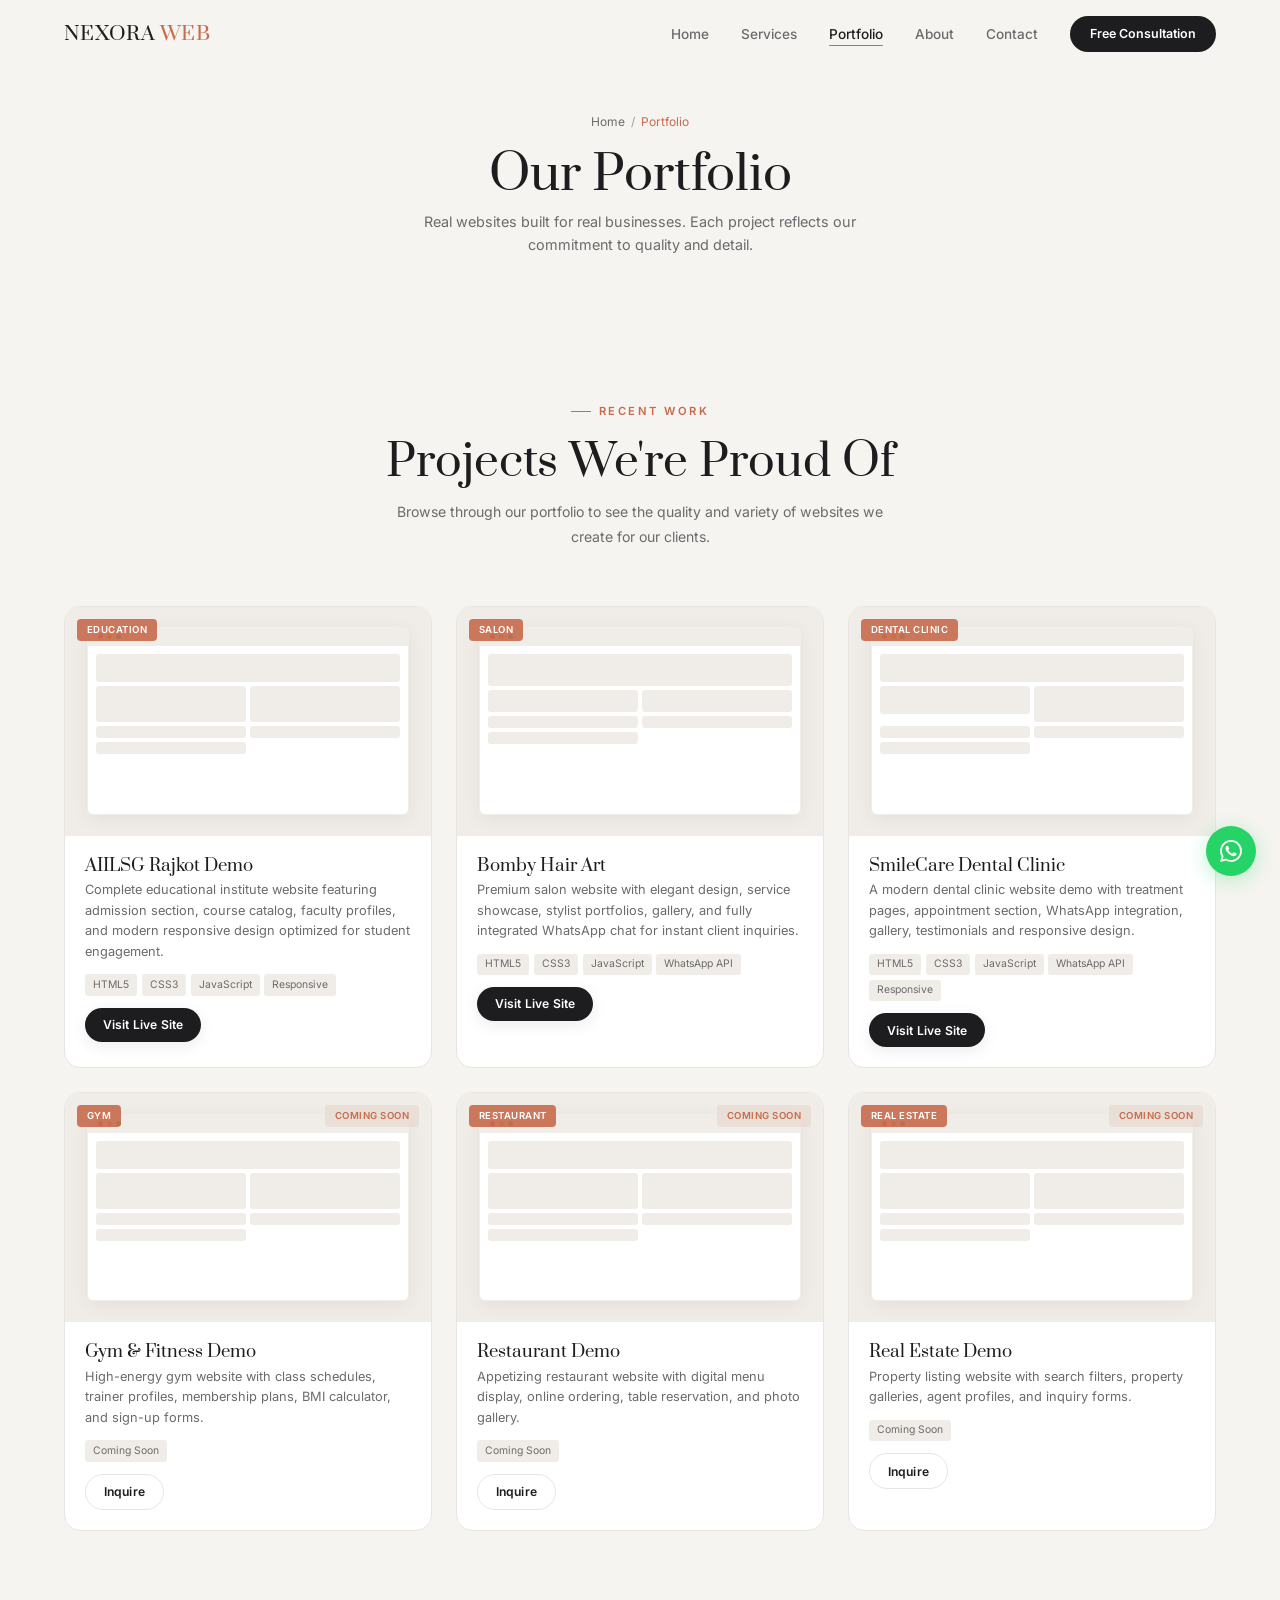
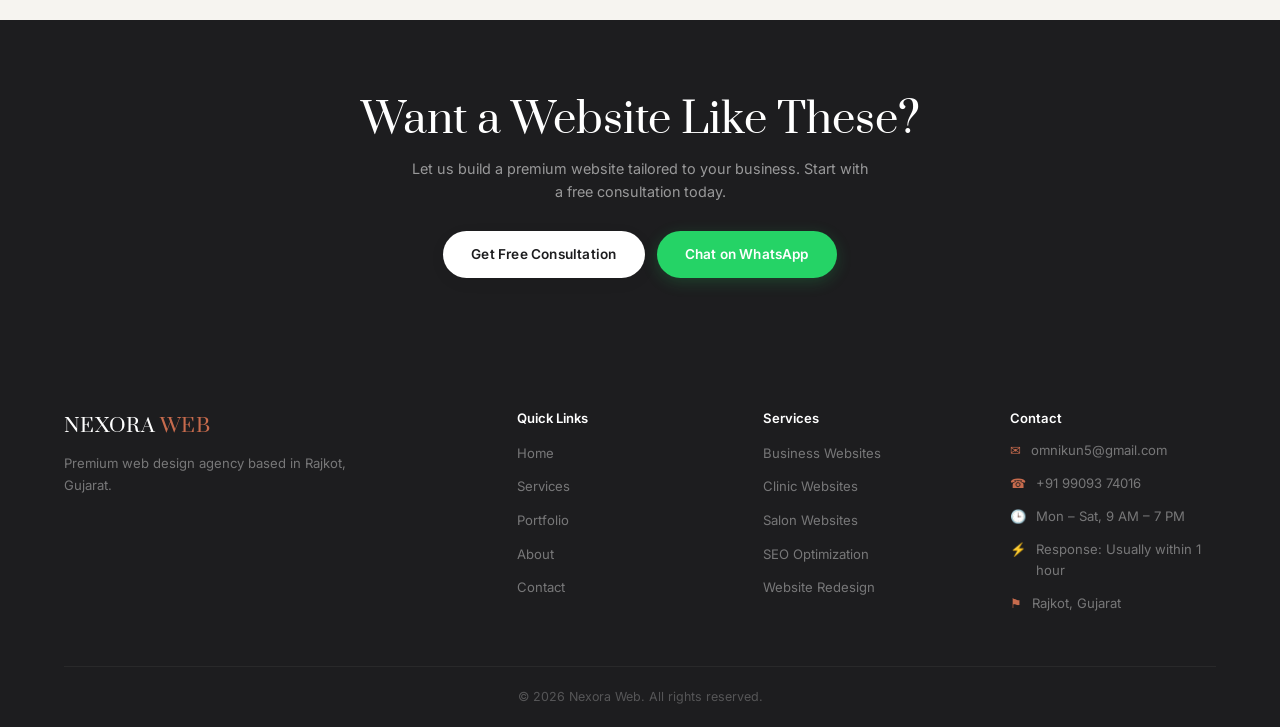
==== commit 8440f723: "Added SmileCare dental demo to portfolio" ====
--- a/portfolio.html
+++ b/portfolio.html
@@ -92,16 +92,18 @@
         <div class="portfolio-image">
           <div class="p-device">
             <div class="p-device-bar"><span style="background:#ef4444"></span><span style="background:#f59e0b"></span><span style="background:#10b981"></span></div>
-            <div class="p-device-body"><div class="pd-block"></div><div class="pd-block"></div><div class="pd-block"></div><div class="pd-block"></div><div class="pd-block"></div><div class="pd-block"></div></div>
+            <div class="p-device-body">
+              <div class="pd-block" style="height:28px"></div><div class="pd-block" style="height:28px"></div>
+              <div class="pd-block"></div><div class="pd-block"></div><div class="pd-block"></div><div class="pd-block"></div>
+            </div>
           </div>
           <span class="portfolio-category">Dental Clinic</span>
-          <span class="portfolio-badge coming-soon">Coming Soon</span>
         </div>
         <div class="portfolio-info">
-          <h3>Dental Clinic Demo</h3>
-          <p>Professional dental clinic website featuring doctor profiles, treatment listings, before/after gallery, and online appointment booking system.</p>
-          <div class="portfolio-tags"><span class="portfolio-tag">Coming Soon</span></div>
-          <a href="contact.html" class="btn btn-sm btn-outline">Inquire</a>
+          <h3>SmileCare Dental Clinic</h3>
+          <p>A modern dental clinic website demo with treatment pages, appointment section, WhatsApp integration, gallery, testimonials and responsive design.</p>
+          <div class="portfolio-tags"><span class="portfolio-tag">HTML5</span><span class="portfolio-tag">CSS3</span><span class="portfolio-tag">JavaScript</span><span class="portfolio-tag">WhatsApp API</span><span class="portfolio-tag">Responsive</span></div>
+          <a href="https://obito-kun00.github.io/smilecare-dental/" target="_blank" rel="noopener" class="btn btn-sm btn-primary">Visit Live Site</a>
         </div>
       </div>
       <div class="portfolio-card reveal reveal-delay-1">
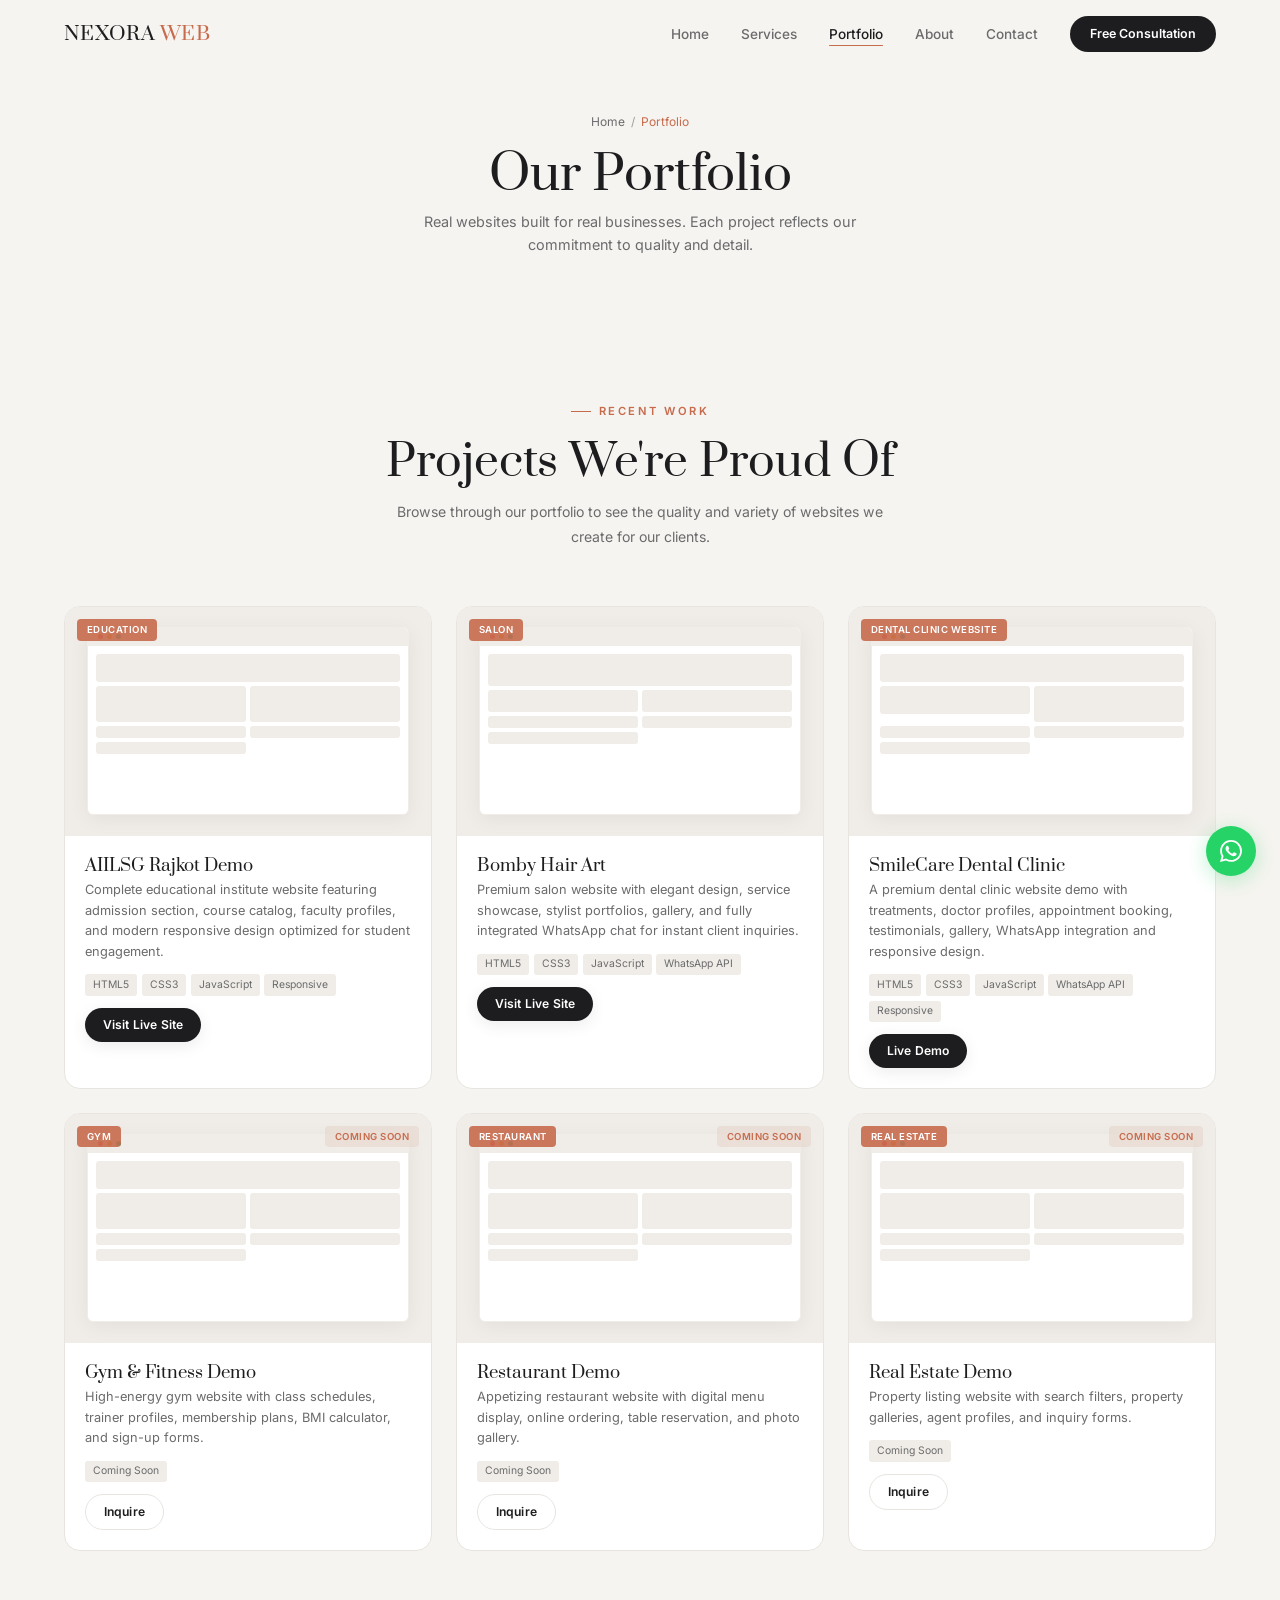
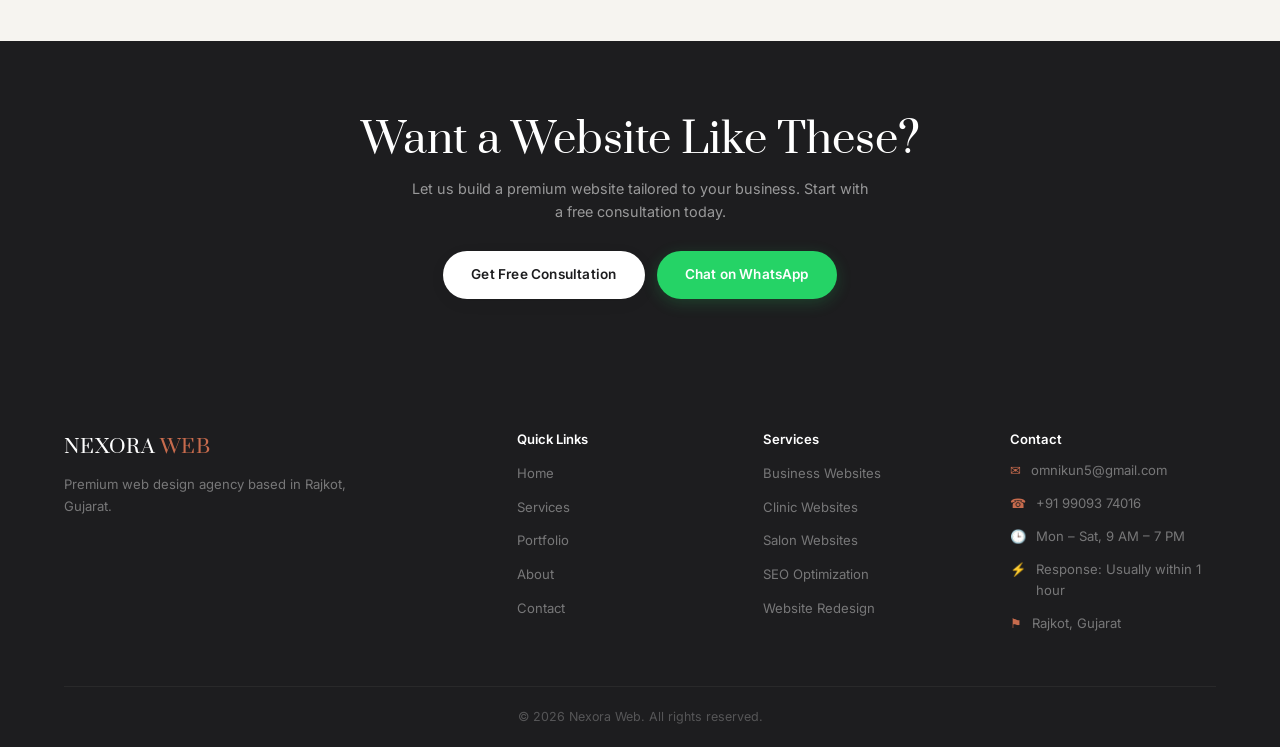
==== commit 3d97e88b: "Updated dental demo portfolio link" ====
--- a/portfolio.html
+++ b/portfolio.html
@@ -97,13 +97,13 @@
               <div class="pd-block"></div><div class="pd-block"></div><div class="pd-block"></div><div class="pd-block"></div>
             </div>
           </div>
-          <span class="portfolio-category">Dental Clinic</span>
+          <span class="portfolio-category">Dental Clinic Website</span>
         </div>
         <div class="portfolio-info">
           <h3>SmileCare Dental Clinic</h3>
-          <p>A modern dental clinic website demo with treatment pages, appointment section, WhatsApp integration, gallery, testimonials and responsive design.</p>
+          <p>A premium dental clinic website demo with treatments, doctor profiles, appointment booking, testimonials, gallery, WhatsApp integration and responsive design.</p>
           <div class="portfolio-tags"><span class="portfolio-tag">HTML5</span><span class="portfolio-tag">CSS3</span><span class="portfolio-tag">JavaScript</span><span class="portfolio-tag">WhatsApp API</span><span class="portfolio-tag">Responsive</span></div>
-          <a href="https://obito-kun00.github.io/smilecare-dental/" target="_blank" rel="noopener" class="btn btn-sm btn-primary">Visit Live Site</a>
+          <a href="https://obito-kun00.github.io/smilecare-dental/" target="_blank" rel="noopener" class="btn btn-sm btn-primary">Live Demo</a>
         </div>
       </div>
       <div class="portfolio-card reveal reveal-delay-1">
